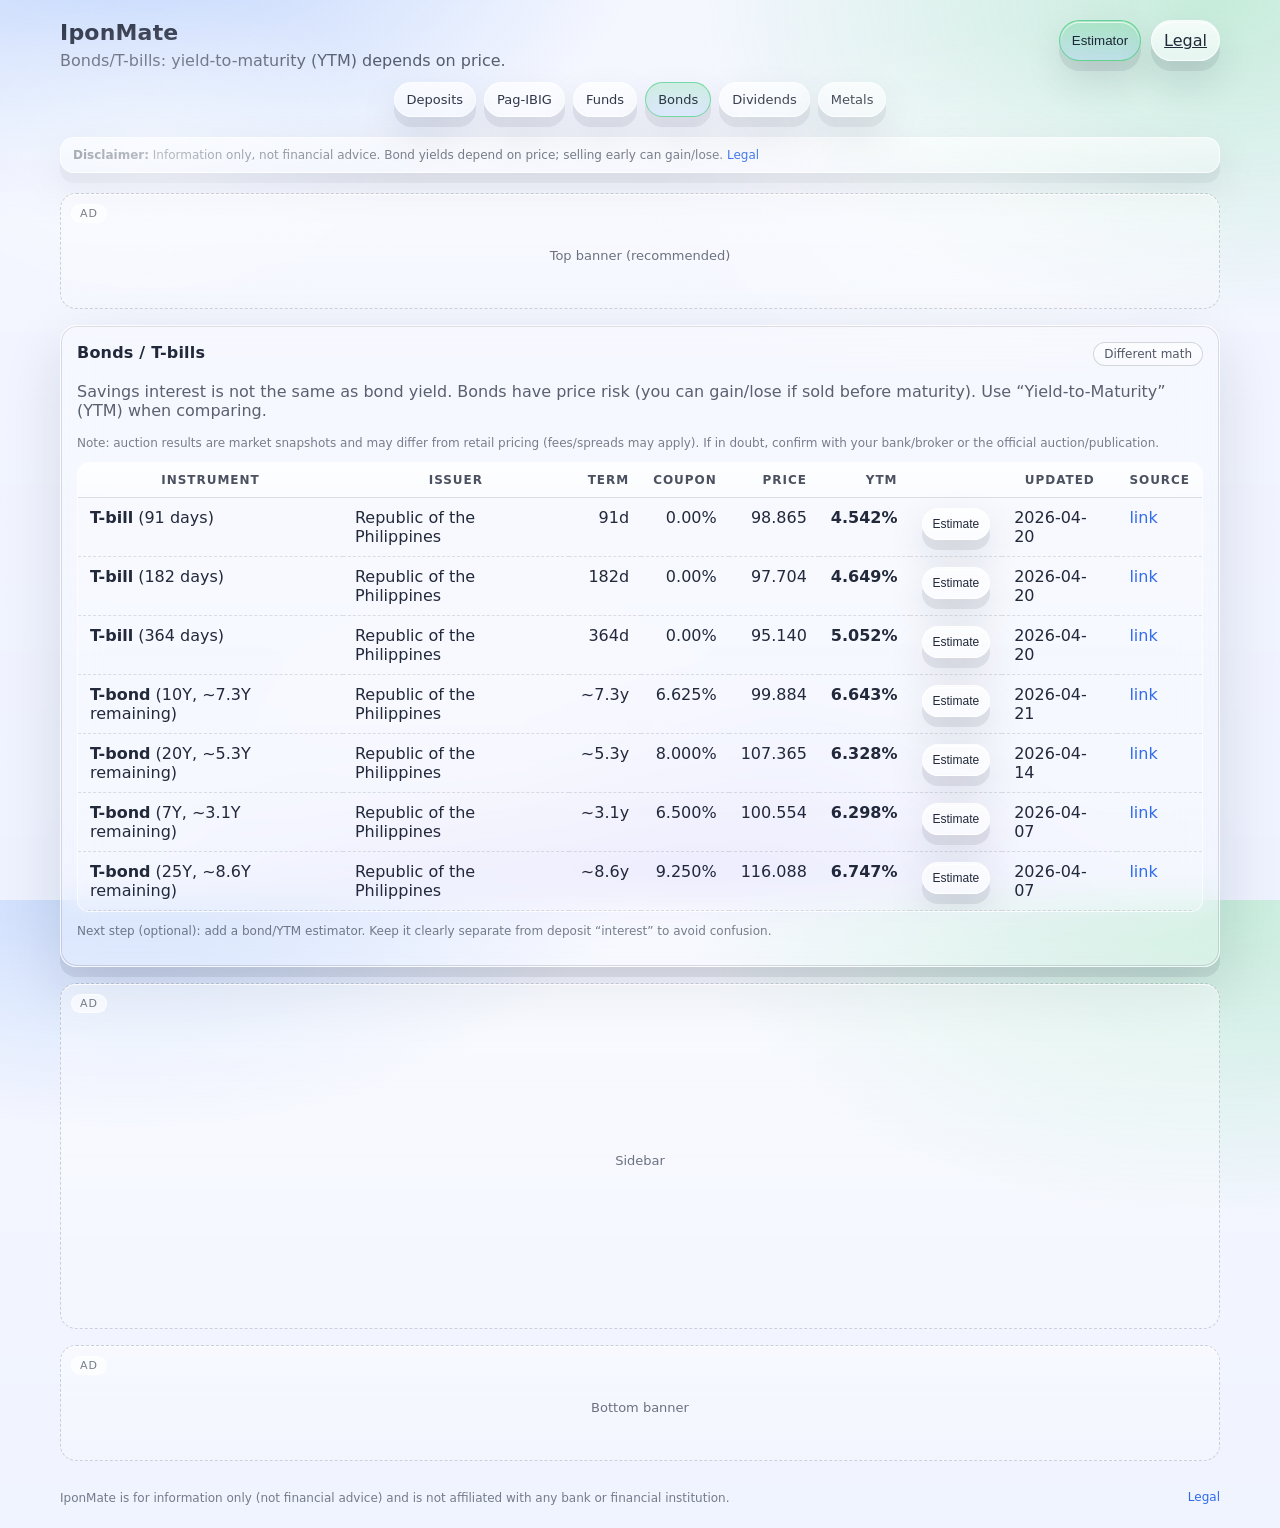
==== bonds.html @ d7f94642 "Add files via upload" ====
<!doctype html>
<html lang="en">
  <head>
    <meta charset="UTF-8" />
    <meta name="viewport" content="width=device-width, initial-scale=1.0" />
    <title>IponMate — Bonds / T-bills</title>
    <meta
      name="description"
      content="Bonds and T-bills overview. Yields depend on price and are not the same as savings interest."
    />
    <meta name="robots" content="index,follow" />
    <meta property="og:type" content="website" />
    <meta property="og:site_name" content="IponMate" />
    <meta property="og:title" content="IponMate — Bonds / T-bills" />
    <meta
      property="og:description"
      content="PH Treasury bill/bond yield snapshots with notes and estimator. Yields depend on price—verify official sources."
    />
    <meta name="twitter:card" content="summary" />
    <meta name="twitter:title" content="IponMate — Bonds / T-bills" />
    <meta
      name="twitter:description"
      content="PH Treasury bill/bond yield snapshots with notes and estimator. Yields depend on price—verify official sources."
    />
    <link rel="icon" href="./favicon.svg" type="image/svg+xml" />
    <link rel="stylesheet" href="./styles.css" />
  </head>
  <body>
    <header class="shell header">
      <div class="header__title">
        <h1>IponMate</h1>
        <p class="muted">Bonds/T-bills: yield-to-maturity (YTM) depends on price.</p>
      </div>
      <nav class="nav" aria-label="Sections">
        <a class="nav__link" href="./index.html">Deposits</a>
        <a class="nav__link" href="./gov.html">Pag-IBIG</a>
        <a class="nav__link" href="./funds.html">Funds</a>
        <a class="nav__link nav__link--active" href="./bonds.html" aria-current="page">Bonds</a>
        <a class="nav__link" href="./dividends.html">Dividends</a>
        <a class="nav__link" href="./metals.html">Metals</a>
      </nav>
      <div class="header__actions">
        <button class="btn btn--primary" type="button" data-open-calc="interest">Estimator</button>
        <a class="btn" href="./legal.html">Legal</a>
      </div>
    </header>

    <div class="shell notice" role="note" aria-label="Disclaimer">
      <p class="muted tiny">
        <strong>Disclaimer:</strong> Information only, not financial advice. Bond yields depend on price; selling early can gain/lose.
        <a class="link" href="./legal.html">Legal</a>
      </p>
    </div>

    <main class="shell main">
      <aside class="adSlot adSlot--top" aria-label="Advertisement placeholder">
        <div class="adSlot__label">Ad</div>
        <div class="adSlot__box">Top banner (recommended)</div>
      </aside>

      <div class="layout">
        <section class="card">
          <div class="card__head">
            <h2>Bonds / T-bills</h2>
            <span class="badge badge--meta">Different math</span>
          </div>

          <p class="muted">
            Savings interest is not the same as bond yield. Bonds have price risk (you can gain/lose if sold before
            maturity). Use “Yield-to-Maturity” (YTM) when comparing.
          </p>
          <p class="muted tiny">
            Note: auction results are market snapshots and may differ from retail pricing (fees/spreads may apply). If in
            doubt, confirm with your bank/broker or the official auction/publication.
          </p>

          <div class="tableWrap" role="region" aria-label="Bonds and T-bills fields">
            <table class="table table--cards">
              <thead>
                <tr>
                  <th>Instrument</th>
                  <th>Issuer</th>
                  <th class="num">Term</th>
                  <th class="num">Coupon</th>
                  <th class="num">Price</th>
                  <th class="num">YTM</th>
                  <th class="action" aria-label="Calculator"></th>
                  <th>Updated</th>
                  <th>Source</th>
                </tr>
              </thead>
              <tbody>
                <tr>
                  <td data-label="Instrument"><strong>T-bill</strong> (91 days)</td>
                  <td data-label="Issuer">Republic of the Philippines</td>
                  <td data-label="Term" class="num">91d</td>
                  <td data-label="Coupon" class="num">0.00%</td>
                  <td data-label="Price" class="num">98.865</td>
                  <td data-label="YTM" class="num"><strong>4.542%</strong></td>
                  <td data-label="" class="action">
                    <button
                      class="btn rowBtn"
                      type="button"
                      data-open-calc="interest"
                      data-rate="4.542"
                      data-time="91"
                      data-unit="days"
                      data-comp="simple"
                      data-tax="0"
                      data-label="T-bill 91d (YTM example)"
                      data-disclaimer="Disclaimer: estimator only (not financial advice). Bond/T-bill yields depend on price; this is a simplified estimate."
                    >
                      Estimate
                    </button>
                  </td>
                  <td data-label="Updated">2026-04-20</td>
                  <td data-label="Source">
                    <a class="link" href="https://www.treasury.gov.ph/wp-content/uploads/2026/04/Treasury-Bills-Auction-Results-on-20-April-2026-.pdf" target="_blank" rel="noreferrer">link</a>
                  </td>
                </tr>
                <tr>
                  <td data-label="Instrument"><strong>T-bill</strong> (182 days)</td>
                  <td data-label="Issuer">Republic of the Philippines</td>
                  <td data-label="Term" class="num">182d</td>
                  <td data-label="Coupon" class="num">0.00%</td>
                  <td data-label="Price" class="num">97.704</td>
                  <td data-label="YTM" class="num"><strong>4.649%</strong></td>
                  <td data-label="" class="action">
                    <button
                      class="btn rowBtn"
                      type="button"
                      data-open-calc="interest"
                      data-rate="4.649"
                      data-time="182"
                      data-unit="days"
                      data-comp="simple"
                      data-tax="0"
                      data-label="T-bill 182d (YTM example)"
                      data-disclaimer="Disclaimer: estimator only (not financial advice). YTM math is simplified here for quick comparison."
                    >
                      Estimate
                    </button>
                  </td>
                  <td data-label="Updated">2026-04-20</td>
                  <td data-label="Source">
                    <a class="link" href="https://www.treasury.gov.ph/wp-content/uploads/2026/04/Treasury-Bills-Auction-Results-on-20-April-2026-.pdf" target="_blank" rel="noreferrer">link</a>
                  </td>
                </tr>
                <tr>
                  <td data-label="Instrument"><strong>T-bill</strong> (364 days)</td>
                  <td data-label="Issuer">Republic of the Philippines</td>
                  <td data-label="Term" class="num">364d</td>
                  <td data-label="Coupon" class="num">0.00%</td>
                  <td data-label="Price" class="num">95.140</td>
                  <td data-label="YTM" class="num"><strong>5.052%</strong></td>
                  <td data-label="" class="action">
                    <button
                      class="btn rowBtn"
                      type="button"
                      data-open-calc="interest"
                      data-rate="5.052"
                      data-time="364"
                      data-unit="days"
                      data-comp="simple"
                      data-tax="0"
                      data-label="T-bill 364d (YTM example)"
                      data-disclaimer="Disclaimer: estimator only (not financial advice). Actual yields depend on purchase price and fees."
                    >
                      Estimate
                    </button>
                  </td>
                  <td data-label="Updated">2026-04-20</td>
                  <td data-label="Source">
                    <a class="link" href="https://www.treasury.gov.ph/wp-content/uploads/2026/04/Treasury-Bills-Auction-Results-on-20-April-2026-.pdf" target="_blank" rel="noreferrer">link</a>
                  </td>
                </tr>
                <tr>
                  <td data-label="Instrument"><strong>T-bond</strong> (10Y, ~7.3Y remaining)</td>
                  <td data-label="Issuer">Republic of the Philippines</td>
                  <td data-label="Term" class="num">~7.3y</td>
                  <td data-label="Coupon" class="num">6.625%</td>
                  <td data-label="Price" class="num">99.884</td>
                  <td data-label="YTM" class="num"><strong>6.643%</strong></td>
                  <td data-label="" class="action">
                    <button
                      class="btn rowBtn"
                      type="button"
                      data-open-calc="interest"
                      data-rate="6.643"
                      data-time="7.3"
                      data-unit="years"
                      data-comp="simple"
                      data-tax="0"
                      data-label="T-bond (~7.3y remaining) (YTM example)"
                      data-disclaimer="Disclaimer: estimator only (not financial advice). YTM is a bond metric and differs from savings interest."
                    >
                      Estimate
                    </button>
                  </td>
                  <td data-label="Updated">2026-04-21</td>
                  <td data-label="Source">
                    <a class="link" href="https://www.treasury.gov.ph/wp-content/uploads/2026/04/Treasury-Bonds-Auction-Result-on-21-April-2026.pdf" target="_blank" rel="noreferrer">link</a>
                  </td>
                </tr>
                <tr>
                  <td data-label="Instrument"><strong>T-bond</strong> (20Y, ~5.3Y remaining)</td>
                  <td data-label="Issuer">Republic of the Philippines</td>
                  <td data-label="Term" class="num">~5.3y</td>
                  <td data-label="Coupon" class="num">8.000%</td>
                  <td data-label="Price" class="num">107.365</td>
                  <td data-label="YTM" class="num"><strong>6.328%</strong></td>
                  <td data-label="" class="action">
                    <button
                      class="btn rowBtn"
                      type="button"
                      data-open-calc="interest"
                      data-rate="6.328"
                      data-time="5.3"
                      data-unit="years"
                      data-comp="simple"
                      data-tax="0"
                      data-label="T-bond (~5.3y remaining) (YTM example)"
                      data-disclaimer="Disclaimer: estimator only (not financial advice). This is a simplified yield estimate."
                    >
                      Estimate
                    </button>
                  </td>
                  <td data-label="Updated">2026-04-14</td>
                  <td data-label="Source">
                    <a class="link" href="https://www.treasury.gov.ph/wp-content/uploads/2026/04/Treasury-Bonds-Auction-Result-on-14-April-2026.pdf" target="_blank" rel="noreferrer">link</a>
                  </td>
                </tr>
                <tr>
                  <td data-label="Instrument"><strong>T-bond</strong> (7Y, ~3.1Y remaining)</td>
                  <td data-label="Issuer">Republic of the Philippines</td>
                  <td data-label="Term" class="num">~3.1y</td>
                  <td data-label="Coupon" class="num">6.500%</td>
                  <td data-label="Price" class="num">100.554</td>
                  <td data-label="YTM" class="num"><strong>6.298%</strong></td>
                  <td data-label="" class="action">
                    <button
                      class="btn rowBtn"
                      type="button"
                      data-open-calc="interest"
                      data-rate="6.298"
                      data-time="3.1"
                      data-unit="years"
                      data-comp="simple"
                      data-tax="0"
                      data-label="T-bond (~3.1y remaining) (YTM example)"
                      data-disclaimer="Disclaimer: estimator only (not financial advice). Actual returns depend on price, fees, and holding period."
                    >
                      Estimate
                    </button>
                  </td>
                  <td data-label="Updated">2026-04-07</td>
                  <td data-label="Source">
                    <a class="link" href="https://www.treasury.gov.ph/wp-content/uploads/2026/04/Treasury-Bonds-Auction-Result-on-07-April-2026.pdf" target="_blank" rel="noreferrer">link</a>
                  </td>
                </tr>
                <tr>
                  <td data-label="Instrument"><strong>T-bond</strong> (25Y, ~8.6Y remaining)</td>
                  <td data-label="Issuer">Republic of the Philippines</td>
                  <td data-label="Term" class="num">~8.6y</td>
                  <td data-label="Coupon" class="num">9.250%</td>
                  <td data-label="Price" class="num">116.088</td>
                  <td data-label="YTM" class="num"><strong>6.747%</strong></td>
                  <td data-label="" class="action">
                    <button
                      class="btn rowBtn"
                      type="button"
                      data-open-calc="interest"
                      data-rate="6.747"
                      data-time="8.6"
                      data-unit="years"
                      data-comp="simple"
                      data-tax="0"
                      data-label="T-bond (~8.6y remaining) (YTM example)"
                      data-disclaimer="Disclaimer: estimator only (not financial advice). Bond math is simplified here for quick comparison."
                    >
                      Estimate
                    </button>
                  </td>
                  <td data-label="Updated">2026-04-07</td>
                  <td data-label="Source">
                    <a class="link" href="https://www.treasury.gov.ph/wp-content/uploads/2026/04/Treasury-Bonds-Auction-Result-on-07-April-2026.pdf" target="_blank" rel="noreferrer">link</a>
                  </td>
                </tr>
              </tbody>
            </table>
          </div>

          <p class="muted tiny">
            Next step (optional): add a bond/YTM estimator. Keep it clearly separate from deposit “interest” to avoid
            confusion.
          </p>
        </section>

        <aside class="adSlot adSlot--side" aria-label="Advertisement placeholder">
          <div class="adSlot__label">Ad</div>
          <div class="adSlot__box">Sidebar</div>
        </aside>
      </div>

      <aside class="adSlot adSlot--bottom" aria-label="Advertisement placeholder">
        <div class="adSlot__label">Ad</div>
        <div class="adSlot__box">Bottom banner</div>
      </aside>
    </main>

    <footer class="shell footer">
      <div class="footer__left">
        <span class="tiny muted">IponMate is for information only (not financial advice) and is not affiliated with any bank or financial institution.</span>
      </div>
      <div class="footer__right">
        <a class="link tiny" href="./legal.html">Legal</a>
      </div>
    </footer>

    <script src="./calc.js"></script>
  </body>
</html>
---- styles.css ----
:root {
  /* Liquid-glass (iOS-ish) + playful cartoon “pop” */
  --bg: #eef2ff;
  --card: rgba(255, 255, 255, 0.36);
  --card2: rgba(255, 255, 255, 0.22);
  --border: rgba(255, 255, 255, 0.6);
  --outline: rgba(15, 23, 42, 0.14);
  --text: rgba(15, 23, 42, 0.92);
  --muted: rgba(15, 23, 42, 0.68);
  --muted2: rgba(15, 23, 42, 0.55);
  --accent: #22c55e;
  --accent2: #3b82f6;
  --accent3: #a78bfa;
  --danger: #fb7185;
  --shadow: 0 22px 60px rgba(15, 23, 42, 0.12);
  --shadow-pop: 0 10px 0 rgba(15, 23, 42, 0.08);
  --radius: 16px;
  --radius2: 12px;
  --mono: ui-monospace, SFMono-Regular, Menlo, Monaco, Consolas, "Liberation Mono", "Courier New", monospace;
  --sans: ui-sans-serif, system-ui, -apple-system, Segoe UI, Roboto, Helvetica, Arial, "Apple Color Emoji",
    "Segoe UI Emoji";
}

* {
  box-sizing: border-box;
}

html,
body {
  height: 100%;
}

body {
  margin: 0;
  font-family: var(--sans);
  color: var(--text);
  background:
    radial-gradient(900px 550px at 10% -10%, rgba(59, 130, 246, 0.3), transparent 58%),
    radial-gradient(900px 550px at 95% 0%, rgba(34, 197, 94, 0.22), transparent 58%),
    radial-gradient(900px 550px at 50% 110%, rgba(167, 139, 250, 0.26), transparent 58%),
    linear-gradient(180deg, rgba(255, 255, 255, 0.42), rgba(255, 255, 255, 0)),
    var(--bg);
}

body::before {
  content: "";
  position: fixed;
  inset: -80px;
  pointer-events: none;
  background:
    radial-gradient(420px 260px at 16% 22%, rgba(255, 255, 255, 0.7), rgba(255, 255, 255, 0) 65%),
    radial-gradient(520px 320px at 72% 28%, rgba(255, 255, 255, 0.55), rgba(255, 255, 255, 0) 62%),
    radial-gradient(520px 320px at 40% 78%, rgba(255, 255, 255, 0.5), rgba(255, 255, 255, 0) 62%);
  filter: blur(10px) saturate(1.15);
  opacity: 0.72;
  transform: translateZ(0);
}

.shell {
  max-width: 1200px;
  margin: 0 auto;
  padding: 20px;
}

.header {
  display: grid;
  grid-template-columns: 1fr auto;
  grid-template-areas: "title actions" "nav nav";
  align-items: start;
  column-gap: 16px;
  row-gap: 12px;
}

.header__title {
  grid-area: title;
}

.header__actions {
  grid-area: actions;
  justify-self: end;
  display: flex;
  gap: 10px;
  flex-wrap: wrap;
  justify-content: flex-end;
}

.nav {
  grid-area: nav;
  display: flex;
  gap: 8px;
  flex-wrap: wrap;
  align-items: center;
  justify-content: center;
}

.nav__link {
  display: inline-flex;
  align-items: center;
  border-radius: 999px;
  padding: 9px 12px;
  border: 1px solid rgba(255, 255, 255, 0.72);
  background: linear-gradient(180deg, rgba(255, 255, 255, 0.72), rgba(255, 255, 255, 0.38));
  color: rgba(15, 23, 42, 0.86);
  text-decoration: none;
  font-size: 13px;
  box-shadow: 0 10px 0 rgba(15, 23, 42, 0.07), 0 18px 40px rgba(15, 23, 42, 0.1);
  transition: transform 120ms ease, background 120ms ease, border-color 120ms ease, box-shadow 120ms ease;
}

.nav__link:hover {
  transform: translateY(-1px);
  border-color: rgba(255, 255, 255, 0.92);
  background: linear-gradient(180deg, rgba(255, 255, 255, 0.82), rgba(255, 255, 255, 0.44));
}

.nav__link:active {
  transform: translateY(4px);
  box-shadow: 0 6px 0 rgba(15, 23, 42, 0.07), 0 14px 28px rgba(15, 23, 42, 0.1);
}

.nav__link--active {
  border-color: rgba(34, 197, 94, 0.52);
  background: linear-gradient(180deg, rgba(34, 197, 94, 0.18), rgba(59, 130, 246, 0.12));
}

.header__title h1 {
  margin: 0;
  font-size: 22px;
  letter-spacing: 0.2px;
}

.header__title p {
  margin: 6px 0 0;
}

.main {
  display: grid;
  grid-template-columns: 1fr;
  gap: 16px;
  align-items: start;
}

.layout {
  display: grid;
  grid-template-columns: 1fr;
  gap: 16px;
  align-items: start;
}

.card {
  background: linear-gradient(180deg, var(--card), var(--card2));
  border: 1px solid var(--border);
  border-radius: var(--radius);
  box-shadow: var(--shadow), var(--shadow-pop);
  padding: 16px;
  position: relative;
  overflow: hidden;
  transform: translateZ(0);
}

.card::before {
  content: "";
  position: absolute;
  inset: 0;
  pointer-events: none;
  border-radius: inherit;
  box-shadow: inset 0 1px 0 rgba(255, 255, 255, 0.75);
  opacity: 0.95;
}

.card::after {
  content: "";
  position: absolute;
  inset: 0;
  pointer-events: none;
  border-radius: inherit;
  box-shadow: inset 0 0 0 1px var(--outline);
}

@supports ((backdrop-filter: blur(10px)) or (-webkit-backdrop-filter: blur(10px))) {
  .card {
    backdrop-filter: blur(18px);
    -webkit-backdrop-filter: blur(18px);
  }
}

.card__head {
  display: flex;
  align-items: baseline;
  justify-content: space-between;
  gap: 12px;
  margin-bottom: 12px;
}

.card__head--spaced {
  margin-top: 14px;
}

.card__titleRow {
  display: flex;
  align-items: baseline;
  gap: 10px;
  flex-wrap: wrap;
}

.card__head h2 {
  margin: 0;
  font-size: 16px;
  letter-spacing: 0.2px;
}

.muted {
  color: var(--muted);
}

.tiny {
  font-size: 12px;
  color: var(--muted2);
}

.rates__tools {
  display: flex;
  gap: 10px;
  flex-wrap: wrap;
  justify-content: flex-end;
}

.badge {
  display: inline-flex;
  align-items: center;
  padding: 4px 10px;
  border-radius: 999px;
  font-size: 12px;
  border: 1px solid rgba(255, 255, 255, 0.65);
  background: linear-gradient(180deg, rgba(255, 255, 255, 0.6), rgba(255, 255, 255, 0.3));
  color: rgba(15, 23, 42, 0.88);
  white-space: nowrap;
}

.badge--td {
  border-color: rgba(59, 130, 246, 0.38);
  background: linear-gradient(180deg, rgba(59, 130, 246, 0.18), rgba(167, 139, 250, 0.12));
}

.badge--sav {
  border-color: rgba(34, 197, 94, 0.32);
  background: linear-gradient(180deg, rgba(34, 197, 94, 0.16), rgba(59, 130, 246, 0.1));
}

.badge--meta {
  border-color: rgba(15, 23, 42, 0.16);
  background: linear-gradient(180deg, rgba(255, 255, 255, 0.62), rgba(255, 255, 255, 0.3));
  color: rgba(15, 23, 42, 0.72);
}

.input,
.select,
.textarea {
  width: 100%;
  border-radius: 12px;
  border: 1px solid rgba(255, 255, 255, 0.65);
  background: rgba(255, 255, 255, 0.62);
  color: var(--text);
  padding: 10px 12px;
  outline: none;
  box-shadow: inset 0 1px 0 rgba(255, 255, 255, 0.85), 0 1px 0 rgba(15, 23, 42, 0.06);
}

.input::placeholder,
.textarea::placeholder {
  color: rgba(15, 23, 42, 0.45);
}

.input:focus,
.select:focus,
.textarea:focus {
  border-color: rgba(59, 130, 246, 0.55);
  box-shadow: 0 0 0 3px rgba(59, 130, 246, 0.18), inset 0 1px 0 rgba(255, 255, 255, 0.85);
}

.btn:focus-visible,
.iconBtn:focus-visible,
.link:focus-visible,
.nav__link:focus-visible,
.input:focus-visible,
.select:focus-visible,
.textarea:focus-visible {
  outline: 3px solid rgba(59, 130, 246, 0.35);
  outline-offset: 2px;
}

.textarea {
  font-family: var(--mono);
  font-size: 12px;
  line-height: 1.35;
  resize: vertical;
}

.btn {
  border-radius: 999px;
  border: 1px solid rgba(255, 255, 255, 0.72);
  background: linear-gradient(180deg, rgba(255, 255, 255, 0.78), rgba(255, 255, 255, 0.46));
  color: var(--text);
  padding: 10px 12px;
  cursor: pointer;
  transition: transform 120ms ease, background 120ms ease, border-color 120ms ease, box-shadow 120ms ease;
  user-select: none;
  box-shadow: 0 10px 0 rgba(15, 23, 42, 0.08), 0 18px 40px rgba(15, 23, 42, 0.12);
  position: relative;
}

.btn::before {
  content: "";
  position: absolute;
  inset: 1px;
  border-radius: inherit;
  pointer-events: none;
  box-shadow: inset 0 1px 0 rgba(255, 255, 255, 0.78);
  opacity: 0.95;
}

.btn:hover {
  transform: translateY(-1px);
  border-color: rgba(255, 255, 255, 0.9);
  background: linear-gradient(180deg, rgba(255, 255, 255, 0.86), rgba(255, 255, 255, 0.52));
}

.btn:active {
  transform: translateY(4px);
  box-shadow: 0 6px 0 rgba(15, 23, 42, 0.08), 0 14px 28px rgba(15, 23, 42, 0.12);
}

.btn--primary {
  border-color: rgba(34, 197, 94, 0.55);
  background: linear-gradient(180deg, rgba(34, 197, 94, 0.22), rgba(59, 130, 246, 0.14));
}

.btn--primary:hover {
  border-color: rgba(34, 197, 94, 0.72);
  background: linear-gradient(180deg, rgba(34, 197, 94, 0.28), rgba(59, 130, 246, 0.16));
}

.btn--danger {
  border-color: rgba(251, 113, 133, 0.65);
  background: linear-gradient(180deg, rgba(251, 113, 133, 0.22), rgba(167, 139, 250, 0.14));
}

.btn--danger:hover {
  border-color: rgba(251, 113, 133, 0.8);
  background: linear-gradient(180deg, rgba(251, 113, 133, 0.28), rgba(167, 139, 250, 0.16));
}

.btn--file {
  display: inline-flex;
  align-items: center;
  gap: 10px;
}

.tableWrap {
  overflow: auto;
  border: 1px solid rgba(255, 255, 255, 0.65);
  border-radius: var(--radius2);
  background: rgba(255, 255, 255, 0.2);
  box-shadow: inset 0 1px 0 rgba(255, 255, 255, 0.7);
  position: relative;
}

.table {
  width: 100%;
  border-collapse: collapse;
  min-width: 780px;
}

.table th,
.table td {
  padding: 10px 12px;
  border-bottom: 1px dashed rgba(15, 23, 42, 0.12);
  vertical-align: top;
}

.table thead th {
  position: sticky;
  top: 0;
  z-index: 1;
  background: linear-gradient(180deg, rgba(255, 255, 255, 0.76), rgba(255, 255, 255, 0.44));
  border-bottom: 1px solid rgba(15, 23, 42, 0.12);
  font-size: 12px;
  text-transform: uppercase;
  letter-spacing: 0.08em;
  color: rgba(15, 23, 42, 0.75);
}

.table tbody tr:hover {
  background: rgba(255, 255, 255, 0.34);
}

.table td.num,
.table th.num {
  text-align: right;
  white-space: nowrap;
  font-variant-numeric: tabular-nums;
}

.table td.action,
.table th.action {
  text-align: center;
  white-space: nowrap;
}

.link {
  color: rgba(37, 99, 235, 0.95);
  text-decoration: none;
}

.link:hover {
  text-decoration: underline;
}

.rowBtn {
  font-size: 12px;
  padding: 8px 10px;
  border-radius: 999px;
}

.adSlot {
  border-radius: var(--radius);
  border: 1px dashed rgba(15, 23, 42, 0.18);
  background: linear-gradient(180deg, rgba(255, 255, 255, 0.42), rgba(255, 255, 255, 0.22));
  box-shadow: inset 0 1px 0 rgba(255, 255, 255, 0.75);
  padding: 12px;
  position: relative;
  overflow: hidden;
}

.adSlot__label {
  position: absolute;
  top: 10px;
  left: 10px;
  font-size: 11px;
  letter-spacing: 0.08em;
  text-transform: uppercase;
  color: rgba(15, 23, 42, 0.55);
  background: rgba(255, 255, 255, 0.6);
  border: 1px solid rgba(255, 255, 255, 0.75);
  border-radius: 999px;
  padding: 2px 8px;
}

.adSlot__box {
  min-height: 90px;
  display: grid;
  place-items: center;
  color: rgba(15, 23, 42, 0.6);
  font-size: 13px;
  padding: 18px 10px 10px;
  text-align: center;
}

.adSlot--side .adSlot__box {
  min-height: 320px;
}

.grid {
  display: grid;
  grid-template-columns: repeat(2, minmax(0, 1fr));
  gap: 12px;
}

.grid--dialog {
  grid-template-columns: 1fr 1fr;
}

.field {
  display: grid;
  gap: 6px;
}

.field > span {
  font-size: 12px;
  color: rgba(15, 23, 42, 0.72);
}

.field__row {
  display: grid;
  grid-template-columns: 1fr 150px;
  gap: 10px;
}

.field--checkbox {
  grid-column: 1 / -1;
  align-items: center;
  grid-template-columns: 18px 1fr;
  gap: 10px;
  padding: 8px 0;
}

.field--checkbox input {
  width: 18px;
  height: 18px;
  accent-color: var(--accent);
}

.actions {
  display: flex;
  gap: 10px;
  align-items: center;
  justify-content: flex-start;
  flex-wrap: wrap;
  grid-column: 1 / -1;
  margin-top: 2px;
}

.actions--spread {
  justify-content: space-between;
}

.results {
  margin-top: 12px;
  padding: 12px;
  border-radius: var(--radius2);
  border: 1px solid rgba(255, 255, 255, 0.65);
  background: linear-gradient(180deg, rgba(255, 255, 255, 0.6), rgba(255, 255, 255, 0.28));
  box-shadow: inset 0 1px 0 rgba(255, 255, 255, 0.75);
}

.results__grid {
  display: grid;
  grid-template-columns: repeat(2, minmax(0, 1fr));
  gap: 10px;
}

.kpi {
  padding: 10px;
  border-radius: 12px;
  border: 1px solid rgba(255, 255, 255, 0.65);
  background: rgba(255, 255, 255, 0.42);
  box-shadow: inset 0 1px 0 rgba(255, 255, 255, 0.72);
}

.kpi__label {
  font-size: 12px;
  color: rgba(15, 23, 42, 0.65);
}

.kpi__value {
  margin-top: 4px;
  font-size: 16px;
  font-weight: 650;
  letter-spacing: 0.2px;
  font-variant-numeric: tabular-nums;
}

.kpi__sub {
  margin-top: 4px;
  font-size: 12px;
  color: rgba(15, 23, 42, 0.6);
}

.dialog {
  border: none;
  padding: 0;
  background: transparent;
}

.dialog::backdrop {
  background:
    radial-gradient(700px 420px at 20% 20%, rgba(59, 130, 246, 0.14), rgba(0, 0, 0, 0) 60%),
    radial-gradient(700px 420px at 80% 30%, rgba(34, 197, 94, 0.12), rgba(0, 0, 0, 0) 60%),
    rgba(15, 23, 42, 0.25);
  backdrop-filter: blur(6px);
  -webkit-backdrop-filter: blur(6px);
}

.dialog__panel {
  width: min(860px, calc(100vw - 24px));
  border-radius: 18px;
  border: 1px solid rgba(255, 255, 255, 0.72);
  background: linear-gradient(180deg, rgba(255, 255, 255, 0.6), rgba(255, 255, 255, 0.32));
  box-shadow: 0 26px 80px rgba(15, 23, 42, 0.18), 0 12px 0 rgba(15, 23, 42, 0.06);
  padding: 14px;
  max-height: 86vh;
  overflow: auto;
  position: relative;
}

.dialog__panel::before {
  content: "";
  position: absolute;
  inset: 0;
  border-radius: inherit;
  pointer-events: none;
  box-shadow: inset 0 1px 0 rgba(255, 255, 255, 0.78), inset 0 0 0 1px rgba(15, 23, 42, 0.12);
}

@supports ((backdrop-filter: blur(10px)) or (-webkit-backdrop-filter: blur(10px))) {
  .dialog__panel {
    backdrop-filter: blur(22px);
    -webkit-backdrop-filter: blur(22px);
  }
}

.dialog__head {
  display: flex;
  align-items: center;
  justify-content: space-between;
  gap: 12px;
  margin-bottom: 12px;
}

.dialog__head h3 {
  margin: 0;
  font-size: 15px;
}

.segmented {
  display: inline-flex;
  gap: 6px;
  padding: 6px;
  border-radius: 999px;
  border: 1px solid rgba(255, 255, 255, 0.72);
  background: linear-gradient(180deg, rgba(255, 255, 255, 0.55), rgba(255, 255, 255, 0.28));
  box-shadow: 0 12px 30px rgba(15, 23, 42, 0.12), 0 10px 0 rgba(15, 23, 42, 0.05);
  margin-bottom: 12px;
}

.segmented__btn {
  border: 1px solid transparent;
  background: transparent;
  color: rgba(15, 23, 42, 0.72);
  border-radius: 999px;
  padding: 8px 12px;
  cursor: pointer;
  font-size: 12px;
  letter-spacing: 0.2px;
}

.segmented__btn--active,
.segmented__btn[aria-selected="true"] {
  border-color: rgba(34, 197, 94, 0.36);
  background: linear-gradient(180deg, rgba(34, 197, 94, 0.18), rgba(59, 130, 246, 0.12));
  box-shadow: 0 10px 0 rgba(15, 23, 42, 0.06);
}

.isHidden {
  display: none !important;
}

.iconBtn {
  border: 1px solid rgba(15, 23, 42, 0.16);
  background: linear-gradient(180deg, rgba(255, 255, 255, 0.78), rgba(255, 255, 255, 0.46));
  color: rgba(15, 23, 42, 0.72);
  border-radius: 999px;
  width: 34px;
  height: 34px;
  cursor: pointer;
  box-shadow: 0 8px 0 rgba(15, 23, 42, 0.08);
}

.iconBtn:hover {
  border-color: rgba(255, 255, 255, 0.9);
}

code {
  font-family: var(--mono);
  font-size: 0.95em;
}

.footer {
  display: flex;
  align-items: center;
  justify-content: space-between;
  gap: 12px;
  padding-top: 6px;
  padding-bottom: 22px;
}

.footer__right {
  display: flex;
  gap: 12px;
  align-items: center;
}

.notice {
  padding-top: 0;
  padding-bottom: 0;
}

.notice p {
  margin: 0;
  padding: 10px 12px;
  border-radius: 14px;
  border: 1px solid rgba(255, 255, 255, 0.72);
  background: linear-gradient(180deg, rgba(255, 255, 255, 0.62), rgba(255, 255, 255, 0.28));
  box-shadow: 0 14px 40px rgba(15, 23, 42, 0.1), 0 10px 0 rgba(15, 23, 42, 0.05);
}

@media (max-width: 980px) {
  .main {
    grid-template-columns: 1fr;
  }
  .layout {
    grid-template-columns: 1fr;
  }
  .table {
    min-width: 720px;
  }
}

@media (max-width: 720px) {
  .header {
    grid-template-columns: 1fr;
    grid-template-areas: "title" "actions" "nav";
  }
  .header__actions {
    justify-self: start;
  }
  .nav {
    justify-content: flex-start;
  }
  .tableWrap {
    overflow: visible;
  }
  .table.table--cards {
    min-width: 0;
  }
  .table.table--cards thead {
    position: absolute;
    width: 1px;
    height: 1px;
    padding: 0;
    margin: -1px;
    overflow: hidden;
    clip: rect(0, 0, 0, 0);
    white-space: nowrap;
    border: 0;
  }
  .table.table--cards tbody {
    display: grid;
    gap: 12px;
  }
  .table.table--cards tbody tr {
    display: block;
    border-radius: 14px;
    border: 1px solid rgba(255, 255, 255, 0.7);
    background: linear-gradient(180deg, rgba(255, 255, 255, 0.62), rgba(255, 255, 255, 0.3));
    box-shadow: 0 18px 50px rgba(15, 23, 42, 0.12), 0 10px 0 rgba(15, 23, 42, 0.06);
    padding: 10px 12px;
  }
  .table.table--cards tbody td {
    display: grid;
    grid-template-columns: 128px 1fr;
    gap: 10px;
    padding: 8px 0;
    border-bottom: 1px dashed rgba(15, 23, 42, 0.12);
  }
  .table.table--cards tbody td::before {
    content: attr(data-label);
    font-size: 11px;
    letter-spacing: 0.08em;
    text-transform: uppercase;
    color: rgba(15, 23, 42, 0.55);
    padding-top: 2px;
  }
  .table.table--cards tbody td.num {
    text-align: left;
    white-space: normal;
  }
  .table.table--cards th:last-child,
  .table.table--cards td:last-child {
    position: static;
    right: auto;
    background: transparent;
    box-shadow: none;
    z-index: auto;
  }
  .table.table--cards tbody td:last-child {
    border-bottom: 0;
  }
  .table.table--cards tbody td[data-label=""] {
    grid-template-columns: 1fr;
  }
  .table.table--cards tbody td[data-label=""]::before {
    display: none;
  }
  .table.table--cards .rowBtn {
    width: 100%;
    justify-content: center;
  }
  .grid {
    grid-template-columns: 1fr;
  }
  .field__row {
    grid-template-columns: 1fr;
  }
  .table .muted.tiny {
    display: -webkit-box;
    -webkit-line-clamp: 2;
    -webkit-box-orient: vertical;
    overflow: hidden;
  }
}

@media (min-width: 1400px) {
  .layout {
    grid-template-columns: 1fr 320px;
  }
  .adSlot--side {
    position: sticky;
    top: 18px;
  }
}
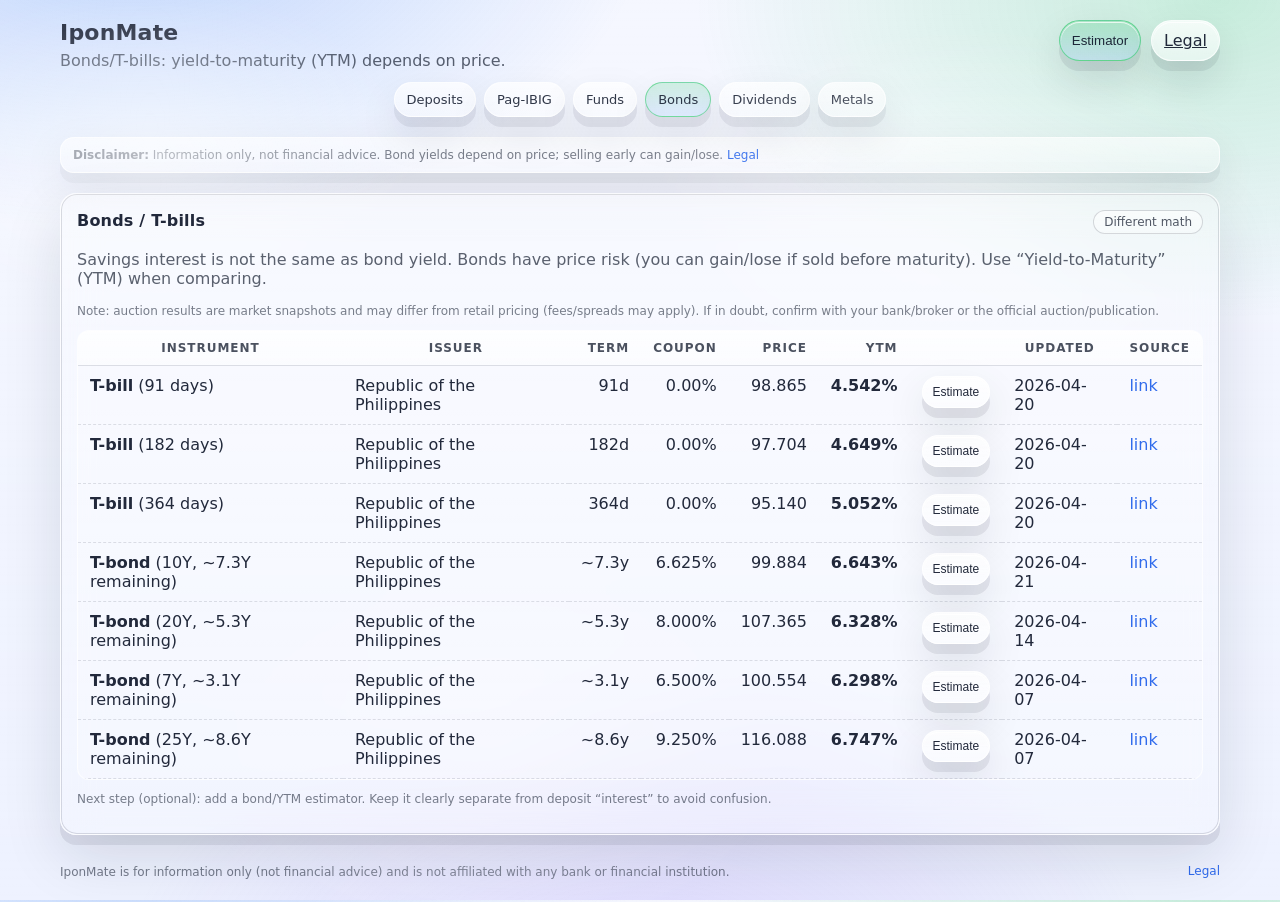
==== commit 4b005512: "Add files via upload" ====
--- a/bonds.html
+++ b/bonds.html
@@ -8,6 +8,13 @@
       name="description"
       content="Bonds and T-bills overview. Yields depend on price and are not the same as savings interest."
     />
+    <meta name="google-site-verification" content="tf8-q1LRWXW8qwPsbBO_5ykaE1w8B9Ft-739cRBVC8I" />
+    <meta name="google-adsense-account" content="ca-pub-1708262881645213" />
+    <script
+      async
+      src="https://pagead2.googlesyndication.com/pagead/js/adsbygoogle.js?client=ca-pub-1708262881645213"
+      crossorigin="anonymous"
+    ></script>
     <meta name="robots" content="index,follow" />
     <meta property="og:type" content="website" />
     <meta property="og:site_name" content="IponMate" />
@@ -53,11 +60,6 @@
     </div>
 
     <main class="shell main">
-      <aside class="adSlot adSlot--top" aria-label="Advertisement placeholder">
-        <div class="adSlot__label">Ad</div>
-        <div class="adSlot__box">Top banner (recommended)</div>
-      </aside>
-
       <div class="layout">
         <section class="card">
           <div class="card__head">
@@ -296,16 +298,7 @@
           </p>
         </section>
 
-        <aside class="adSlot adSlot--side" aria-label="Advertisement placeholder">
-          <div class="adSlot__label">Ad</div>
-          <div class="adSlot__box">Sidebar</div>
-        </aside>
-      </div>
-
-      <aside class="adSlot adSlot--bottom" aria-label="Advertisement placeholder">
-        <div class="adSlot__label">Ad</div>
-        <div class="adSlot__box">Bottom banner</div>
-      </aside>
+      </div>
     </main>
 
     <footer class="shell footer">
--- a/styles.css
+++ b/styles.css
@@ -422,44 +422,6 @@
   border-radius: 999px;
 }
 
-.adSlot {
-  border-radius: var(--radius);
-  border: 1px dashed rgba(15, 23, 42, 0.18);
-  background: linear-gradient(180deg, rgba(255, 255, 255, 0.42), rgba(255, 255, 255, 0.22));
-  box-shadow: inset 0 1px 0 rgba(255, 255, 255, 0.75);
-  padding: 12px;
-  position: relative;
-  overflow: hidden;
-}
-
-.adSlot__label {
-  position: absolute;
-  top: 10px;
-  left: 10px;
-  font-size: 11px;
-  letter-spacing: 0.08em;
-  text-transform: uppercase;
-  color: rgba(15, 23, 42, 0.55);
-  background: rgba(255, 255, 255, 0.6);
-  border: 1px solid rgba(255, 255, 255, 0.75);
-  border-radius: 999px;
-  padding: 2px 8px;
-}
-
-.adSlot__box {
-  min-height: 90px;
-  display: grid;
-  place-items: center;
-  color: rgba(15, 23, 42, 0.6);
-  font-size: 13px;
-  padding: 18px 10px 10px;
-  text-align: center;
-}
-
-.adSlot--side .adSlot__box {
-  min-height: 320px;
-}
-
 .grid {
   display: grid;
   grid-template-columns: repeat(2, minmax(0, 1fr));
@@ -802,10 +764,6 @@
 
 @media (min-width: 1400px) {
   .layout {
-    grid-template-columns: 1fr 320px;
-  }
-  .adSlot--side {
-    position: sticky;
-    top: 18px;
-  }
-}
+    grid-template-columns: 1fr;
+  }
+}
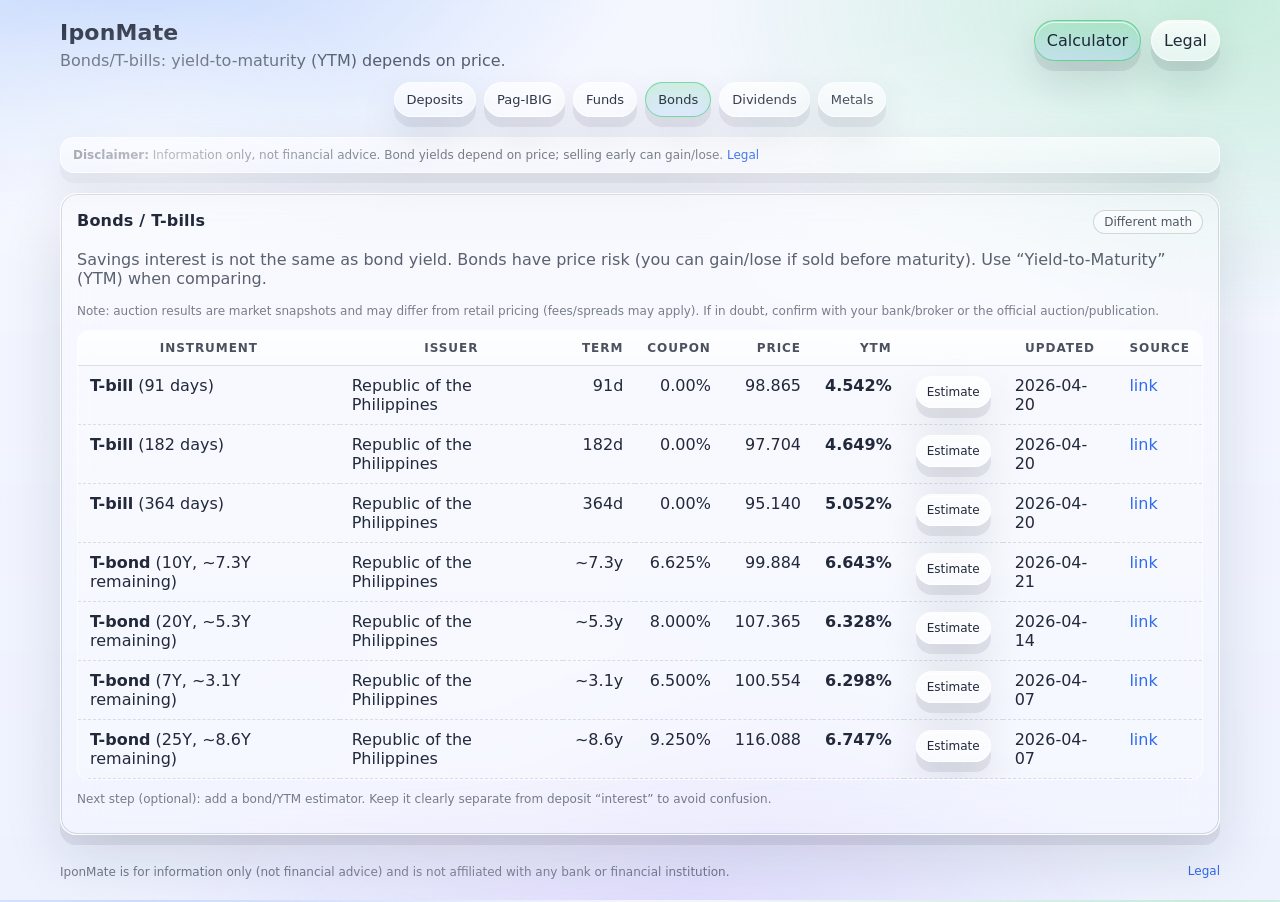
==== commit 2569123c: "Add files via upload" ====
--- a/bonds.html
+++ b/bonds.html
@@ -47,7 +47,7 @@
         <a class="nav__link" href="./metals.html">Metals</a>
       </nav>
       <div class="header__actions">
-        <button class="btn btn--primary" type="button" data-open-calc="interest">Estimator</button>
+        <button class="btn btn--primary" type="button" data-open-calc="interest">Calculator</button>
         <a class="btn" href="./legal.html">Legal</a>
       </div>
     </header>
@@ -117,7 +117,7 @@
                   </td>
                   <td data-label="Updated">2026-04-20</td>
                   <td data-label="Source">
-                    <a class="link" href="https://www.treasury.gov.ph/wp-content/uploads/2026/04/Treasury-Bills-Auction-Results-on-20-April-2026-.pdf" target="_blank" rel="noreferrer">link</a>
+                    <a class="link" href="https://www.treasury.gov.ph/wp-content/uploads/2026/04/Treasury-Bills-Auction-Results-on-20-April-2026-.pdf" target="_blank" rel="noreferrer noopener">link</a>
                   </td>
                 </tr>
                 <tr>
@@ -145,7 +145,7 @@
                   </td>
                   <td data-label="Updated">2026-04-20</td>
                   <td data-label="Source">
-                    <a class="link" href="https://www.treasury.gov.ph/wp-content/uploads/2026/04/Treasury-Bills-Auction-Results-on-20-April-2026-.pdf" target="_blank" rel="noreferrer">link</a>
+                    <a class="link" href="https://www.treasury.gov.ph/wp-content/uploads/2026/04/Treasury-Bills-Auction-Results-on-20-April-2026-.pdf" target="_blank" rel="noreferrer noopener">link</a>
                   </td>
                 </tr>
                 <tr>
@@ -173,7 +173,7 @@
                   </td>
                   <td data-label="Updated">2026-04-20</td>
                   <td data-label="Source">
-                    <a class="link" href="https://www.treasury.gov.ph/wp-content/uploads/2026/04/Treasury-Bills-Auction-Results-on-20-April-2026-.pdf" target="_blank" rel="noreferrer">link</a>
+                    <a class="link" href="https://www.treasury.gov.ph/wp-content/uploads/2026/04/Treasury-Bills-Auction-Results-on-20-April-2026-.pdf" target="_blank" rel="noreferrer noopener">link</a>
                   </td>
                 </tr>
                 <tr>
@@ -201,7 +201,7 @@
                   </td>
                   <td data-label="Updated">2026-04-21</td>
                   <td data-label="Source">
-                    <a class="link" href="https://www.treasury.gov.ph/wp-content/uploads/2026/04/Treasury-Bonds-Auction-Result-on-21-April-2026.pdf" target="_blank" rel="noreferrer">link</a>
+                    <a class="link" href="https://www.treasury.gov.ph/wp-content/uploads/2026/04/Treasury-Bonds-Auction-Result-on-21-April-2026.pdf" target="_blank" rel="noreferrer noopener">link</a>
                   </td>
                 </tr>
                 <tr>
@@ -229,7 +229,7 @@
                   </td>
                   <td data-label="Updated">2026-04-14</td>
                   <td data-label="Source">
-                    <a class="link" href="https://www.treasury.gov.ph/wp-content/uploads/2026/04/Treasury-Bonds-Auction-Result-on-14-April-2026.pdf" target="_blank" rel="noreferrer">link</a>
+                    <a class="link" href="https://www.treasury.gov.ph/wp-content/uploads/2026/04/Treasury-Bonds-Auction-Result-on-14-April-2026.pdf" target="_blank" rel="noreferrer noopener">link</a>
                   </td>
                 </tr>
                 <tr>
@@ -257,7 +257,7 @@
                   </td>
                   <td data-label="Updated">2026-04-07</td>
                   <td data-label="Source">
-                    <a class="link" href="https://www.treasury.gov.ph/wp-content/uploads/2026/04/Treasury-Bonds-Auction-Result-on-07-April-2026.pdf" target="_blank" rel="noreferrer">link</a>
+                    <a class="link" href="https://www.treasury.gov.ph/wp-content/uploads/2026/04/Treasury-Bonds-Auction-Result-on-07-April-2026.pdf" target="_blank" rel="noreferrer noopener">link</a>
                   </td>
                 </tr>
                 <tr>
@@ -285,7 +285,7 @@
                   </td>
                   <td data-label="Updated">2026-04-07</td>
                   <td data-label="Source">
-                    <a class="link" href="https://www.treasury.gov.ph/wp-content/uploads/2026/04/Treasury-Bonds-Auction-Result-on-07-April-2026.pdf" target="_blank" rel="noreferrer">link</a>
+                    <a class="link" href="https://www.treasury.gov.ph/wp-content/uploads/2026/04/Treasury-Bonds-Auction-Result-on-07-April-2026.pdf" target="_blank" rel="noreferrer noopener">link</a>
                   </td>
                 </tr>
               </tbody>
--- a/styles.css
+++ b/styles.css
@@ -30,6 +30,18 @@
   height: 100%;
 }
 
+.srOnly {
+  position: absolute;
+  width: 1px;
+  height: 1px;
+  padding: 0;
+  margin: -1px;
+  overflow: hidden;
+  clip: rect(0, 0, 0, 0);
+  white-space: nowrap;
+  border: 0;
+}
+
 body {
   margin: 0;
   font-family: var(--sans);
@@ -261,6 +273,7 @@
   border: 1px solid rgba(255, 255, 255, 0.65);
   background: rgba(255, 255, 255, 0.62);
   color: var(--text);
+  font-size: 16px;
   padding: 10px 12px;
   outline: none;
   box-shadow: inset 0 1px 0 rgba(255, 255, 255, 0.85), 0 1px 0 rgba(15, 23, 42, 0.06);
@@ -282,6 +295,7 @@
 .iconBtn:focus-visible,
 .link:focus-visible,
 .nav__link:focus-visible,
+.segmented__btn:focus-visible,
 .input:focus-visible,
 .select:focus-visible,
 .textarea:focus-visible {
@@ -291,18 +305,24 @@
 
 .textarea {
   font-family: var(--mono);
-  font-size: 12px;
+  font-size: 16px;
   line-height: 1.35;
   resize: vertical;
 }
 
 .btn {
+  display: inline-flex;
+  align-items: center;
+  justify-content: center;
+  gap: 8px;
   border-radius: 999px;
   border: 1px solid rgba(255, 255, 255, 0.72);
   background: linear-gradient(180deg, rgba(255, 255, 255, 0.78), rgba(255, 255, 255, 0.46));
   color: var(--text);
   padding: 10px 12px;
   cursor: pointer;
+  font: inherit;
+  text-decoration: none;
   transition: transform 120ms ease, background 120ms ease, border-color 120ms ease, box-shadow 120ms ease;
   user-select: none;
   box-shadow: 0 10px 0 rgba(15, 23, 42, 0.08), 0 18px 40px rgba(15, 23, 42, 0.12);
@@ -485,6 +505,21 @@
   box-shadow: inset 0 1px 0 rgba(255, 255, 255, 0.75);
 }
 
+.emptyState {
+  padding: 18px 12px;
+  text-align: center;
+}
+
+.emptyState strong {
+  display: block;
+  margin-bottom: 6px;
+}
+
+.emptyState .actions {
+  justify-content: center;
+  margin-top: 10px;
+}
+
 .results__grid {
   display: grid;
   grid-template-columns: repeat(2, minmax(0, 1fr));
@@ -597,7 +632,7 @@
 }
 
 .segmented__btn--active,
-.segmented__btn[aria-selected="true"] {
+.segmented__btn[aria-pressed="true"] {
   border-color: rgba(34, 197, 94, 0.36);
   background: linear-gradient(180deg, rgba(34, 197, 94, 0.18), rgba(59, 130, 246, 0.12));
   box-shadow: 0 10px 0 rgba(15, 23, 42, 0.06);
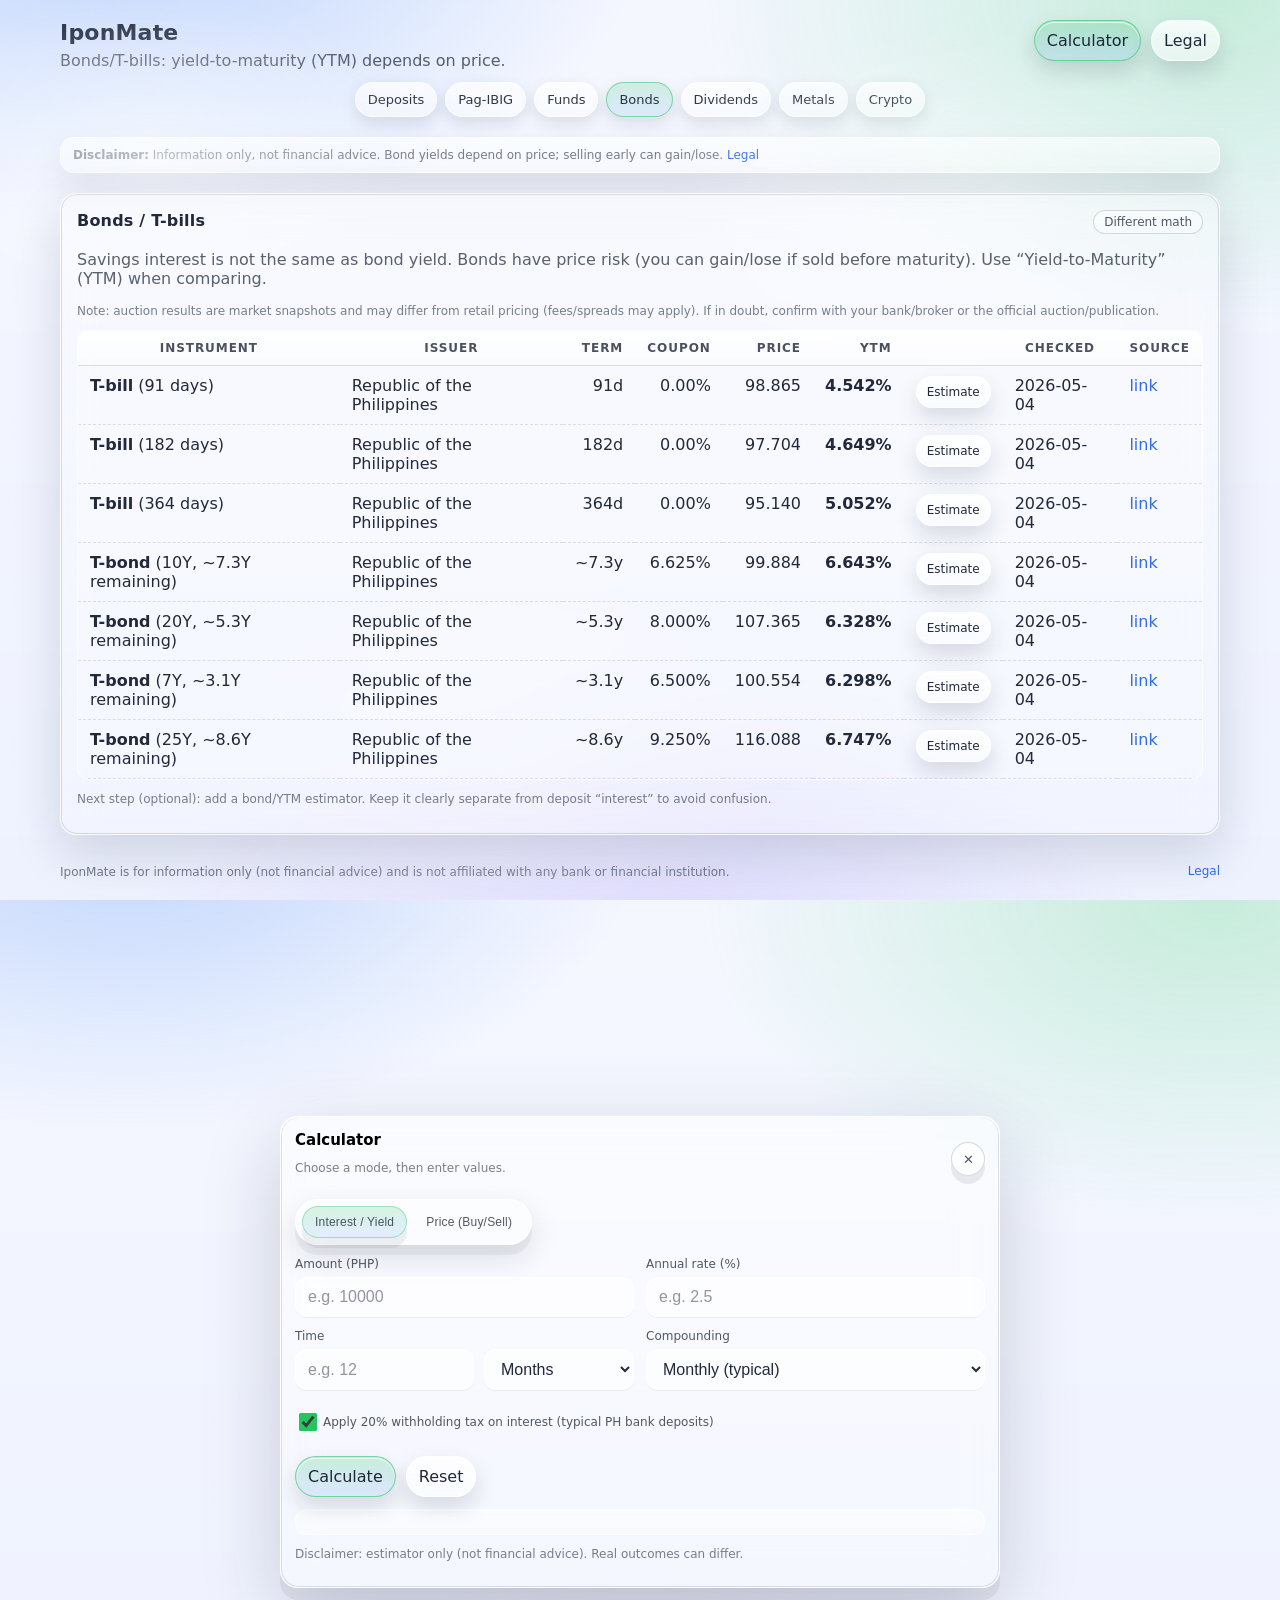
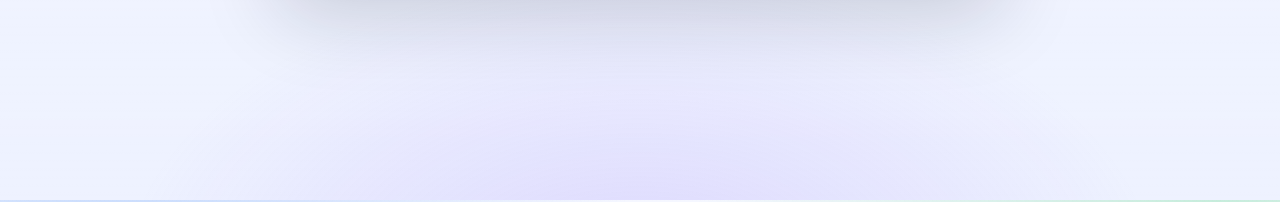
==== commit b9ca0728: "Add files via upload" ====
--- a/bonds.html
+++ b/bonds.html
@@ -45,6 +45,7 @@
         <a class="nav__link nav__link--active" href="./bonds.html" aria-current="page">Bonds</a>
         <a class="nav__link" href="./dividends.html">Dividends</a>
         <a class="nav__link" href="./metals.html">Metals</a>
+        <a class="nav__link" href="./crypto.html">Crypto</a>
       </nav>
       <div class="header__actions">
         <button class="btn btn--primary" type="button" data-open-calc="interest">Calculator</button>
@@ -87,7 +88,7 @@
                   <th class="num">Price</th>
                   <th class="num">YTM</th>
                   <th class="action" aria-label="Calculator"></th>
-                  <th>Updated</th>
+                  <th>Checked</th>
                   <th>Source</th>
                 </tr>
               </thead>
@@ -115,7 +116,7 @@
                       Estimate
                     </button>
                   </td>
-                  <td data-label="Updated">2026-04-20</td>
+                  <td data-label="Checked">2026-05-04</td>
                   <td data-label="Source">
                     <a class="link" href="https://www.treasury.gov.ph/wp-content/uploads/2026/04/Treasury-Bills-Auction-Results-on-20-April-2026-.pdf" target="_blank" rel="noreferrer noopener">link</a>
                   </td>
@@ -143,7 +144,7 @@
                       Estimate
                     </button>
                   </td>
-                  <td data-label="Updated">2026-04-20</td>
+                  <td data-label="Checked">2026-05-04</td>
                   <td data-label="Source">
                     <a class="link" href="https://www.treasury.gov.ph/wp-content/uploads/2026/04/Treasury-Bills-Auction-Results-on-20-April-2026-.pdf" target="_blank" rel="noreferrer noopener">link</a>
                   </td>
@@ -171,7 +172,7 @@
                       Estimate
                     </button>
                   </td>
-                  <td data-label="Updated">2026-04-20</td>
+                  <td data-label="Checked">2026-05-04</td>
                   <td data-label="Source">
                     <a class="link" href="https://www.treasury.gov.ph/wp-content/uploads/2026/04/Treasury-Bills-Auction-Results-on-20-April-2026-.pdf" target="_blank" rel="noreferrer noopener">link</a>
                   </td>
@@ -199,7 +200,7 @@
                       Estimate
                     </button>
                   </td>
-                  <td data-label="Updated">2026-04-21</td>
+                  <td data-label="Checked">2026-05-04</td>
                   <td data-label="Source">
                     <a class="link" href="https://www.treasury.gov.ph/wp-content/uploads/2026/04/Treasury-Bonds-Auction-Result-on-21-April-2026.pdf" target="_blank" rel="noreferrer noopener">link</a>
                   </td>
@@ -227,7 +228,7 @@
                       Estimate
                     </button>
                   </td>
-                  <td data-label="Updated">2026-04-14</td>
+                  <td data-label="Checked">2026-05-04</td>
                   <td data-label="Source">
                     <a class="link" href="https://www.treasury.gov.ph/wp-content/uploads/2026/04/Treasury-Bonds-Auction-Result-on-14-April-2026.pdf" target="_blank" rel="noreferrer noopener">link</a>
                   </td>
@@ -255,7 +256,7 @@
                       Estimate
                     </button>
                   </td>
-                  <td data-label="Updated">2026-04-07</td>
+                  <td data-label="Checked">2026-05-04</td>
                   <td data-label="Source">
                     <a class="link" href="https://www.treasury.gov.ph/wp-content/uploads/2026/04/Treasury-Bonds-Auction-Result-on-07-April-2026.pdf" target="_blank" rel="noreferrer noopener">link</a>
                   </td>
@@ -283,7 +284,7 @@
                       Estimate
                     </button>
                   </td>
-                  <td data-label="Updated">2026-04-07</td>
+                  <td data-label="Checked">2026-05-04</td>
                   <td data-label="Source">
                     <a class="link" href="https://www.treasury.gov.ph/wp-content/uploads/2026/04/Treasury-Bonds-Auction-Result-on-07-April-2026.pdf" target="_blank" rel="noreferrer noopener">link</a>
                   </td>
--- a/styles.css
+++ b/styles.css
@@ -30,6 +30,11 @@
   height: 100%;
 }
 
+html {
+  -webkit-text-size-adjust: 100%;
+  text-size-adjust: 100%;
+}
+
 .srOnly {
   position: absolute;
   width: 1px;
@@ -108,6 +113,7 @@
 .nav__link {
   display: inline-flex;
   align-items: center;
+  justify-content: center;
   border-radius: 999px;
   padding: 9px 12px;
   border: 1px solid rgba(255, 255, 255, 0.72);
@@ -115,19 +121,20 @@
   color: rgba(15, 23, 42, 0.86);
   text-decoration: none;
   font-size: 13px;
-  box-shadow: 0 10px 0 rgba(15, 23, 42, 0.07), 0 18px 40px rgba(15, 23, 42, 0.1);
-  transition: transform 120ms ease, background 120ms ease, border-color 120ms ease, box-shadow 120ms ease;
+  box-shadow: 0 6px 16px rgba(15, 23, 42, 0.12);
+  transition: background 120ms ease, border-color 120ms ease, box-shadow 120ms ease;
+  touch-action: manipulation;
+  -webkit-tap-highlight-color: transparent;
 }
 
 .nav__link:hover {
-  transform: translateY(-1px);
   border-color: rgba(255, 255, 255, 0.92);
   background: linear-gradient(180deg, rgba(255, 255, 255, 0.82), rgba(255, 255, 255, 0.44));
+  box-shadow: 0 10px 22px rgba(15, 23, 42, 0.14);
 }
 
 .nav__link:active {
-  transform: translateY(4px);
-  box-shadow: 0 6px 0 rgba(15, 23, 42, 0.07), 0 14px 28px rgba(15, 23, 42, 0.1);
+  box-shadow: 0 6px 16px rgba(15, 23, 42, 0.12);
 }
 
 .nav__link--active {
@@ -163,7 +170,7 @@
   background: linear-gradient(180deg, var(--card), var(--card2));
   border: 1px solid var(--border);
   border-radius: var(--radius);
-  box-shadow: var(--shadow), var(--shadow-pop);
+  box-shadow: 0 18px 50px rgba(15, 23, 42, 0.14);
   padding: 16px;
   position: relative;
   overflow: hidden;
@@ -323,10 +330,12 @@
   cursor: pointer;
   font: inherit;
   text-decoration: none;
-  transition: transform 120ms ease, background 120ms ease, border-color 120ms ease, box-shadow 120ms ease;
+  transition: background 120ms ease, border-color 120ms ease, box-shadow 120ms ease;
   user-select: none;
-  box-shadow: 0 10px 0 rgba(15, 23, 42, 0.08), 0 18px 40px rgba(15, 23, 42, 0.12);
+  box-shadow: 0 10px 22px rgba(15, 23, 42, 0.14);
   position: relative;
+  touch-action: manipulation;
+  -webkit-tap-highlight-color: transparent;
 }
 
 .btn::before {
@@ -340,14 +349,13 @@
 }
 
 .btn:hover {
-  transform: translateY(-1px);
   border-color: rgba(255, 255, 255, 0.9);
   background: linear-gradient(180deg, rgba(255, 255, 255, 0.86), rgba(255, 255, 255, 0.52));
+  box-shadow: 0 14px 30px rgba(15, 23, 42, 0.16);
 }
 
 .btn:active {
-  transform: translateY(4px);
-  box-shadow: 0 6px 0 rgba(15, 23, 42, 0.08), 0 14px 28px rgba(15, 23, 42, 0.12);
+  box-shadow: 0 10px 22px rgba(15, 23, 42, 0.14);
 }
 
 .btn--primary {
@@ -557,19 +565,24 @@
   border: none;
   padding: 0;
   background: transparent;
+  width: 100vw;
+  height: 100vh;
+  max-width: none;
+  max-height: none;
+  margin: 0;
+  display: flex;
+  align-items: center;
+  justify-content: center;
 }
 
 .dialog::backdrop {
-  background:
-    radial-gradient(700px 420px at 20% 20%, rgba(59, 130, 246, 0.14), rgba(0, 0, 0, 0) 60%),
-    radial-gradient(700px 420px at 80% 30%, rgba(34, 197, 94, 0.12), rgba(0, 0, 0, 0) 60%),
-    rgba(15, 23, 42, 0.25);
-  backdrop-filter: blur(6px);
-  -webkit-backdrop-filter: blur(6px);
+  background: rgba(15, 23, 42, 0.35);
+  backdrop-filter: blur(4px);
+  -webkit-backdrop-filter: blur(4px);
 }
 
 .dialog__panel {
-  width: min(860px, calc(100vw - 24px));
+  width: min(720px, calc(100vw - 24px));
   border-radius: 18px;
   border: 1px solid rgba(255, 255, 255, 0.72);
   background: linear-gradient(180deg, rgba(255, 255, 255, 0.6), rgba(255, 255, 255, 0.32));
@@ -577,6 +590,7 @@
   padding: 14px;
   max-height: 86vh;
   overflow: auto;
+  overflow-x: hidden;
   position: relative;
 }
 
@@ -688,7 +702,7 @@
   border-radius: 14px;
   border: 1px solid rgba(255, 255, 255, 0.72);
   background: linear-gradient(180deg, rgba(255, 255, 255, 0.62), rgba(255, 255, 255, 0.28));
-  box-shadow: 0 14px 40px rgba(15, 23, 42, 0.1), 0 10px 0 rgba(15, 23, 42, 0.05);
+  box-shadow: 0 14px 30px rgba(15, 23, 42, 0.12);
 }
 
 @media (max-width: 980px) {
